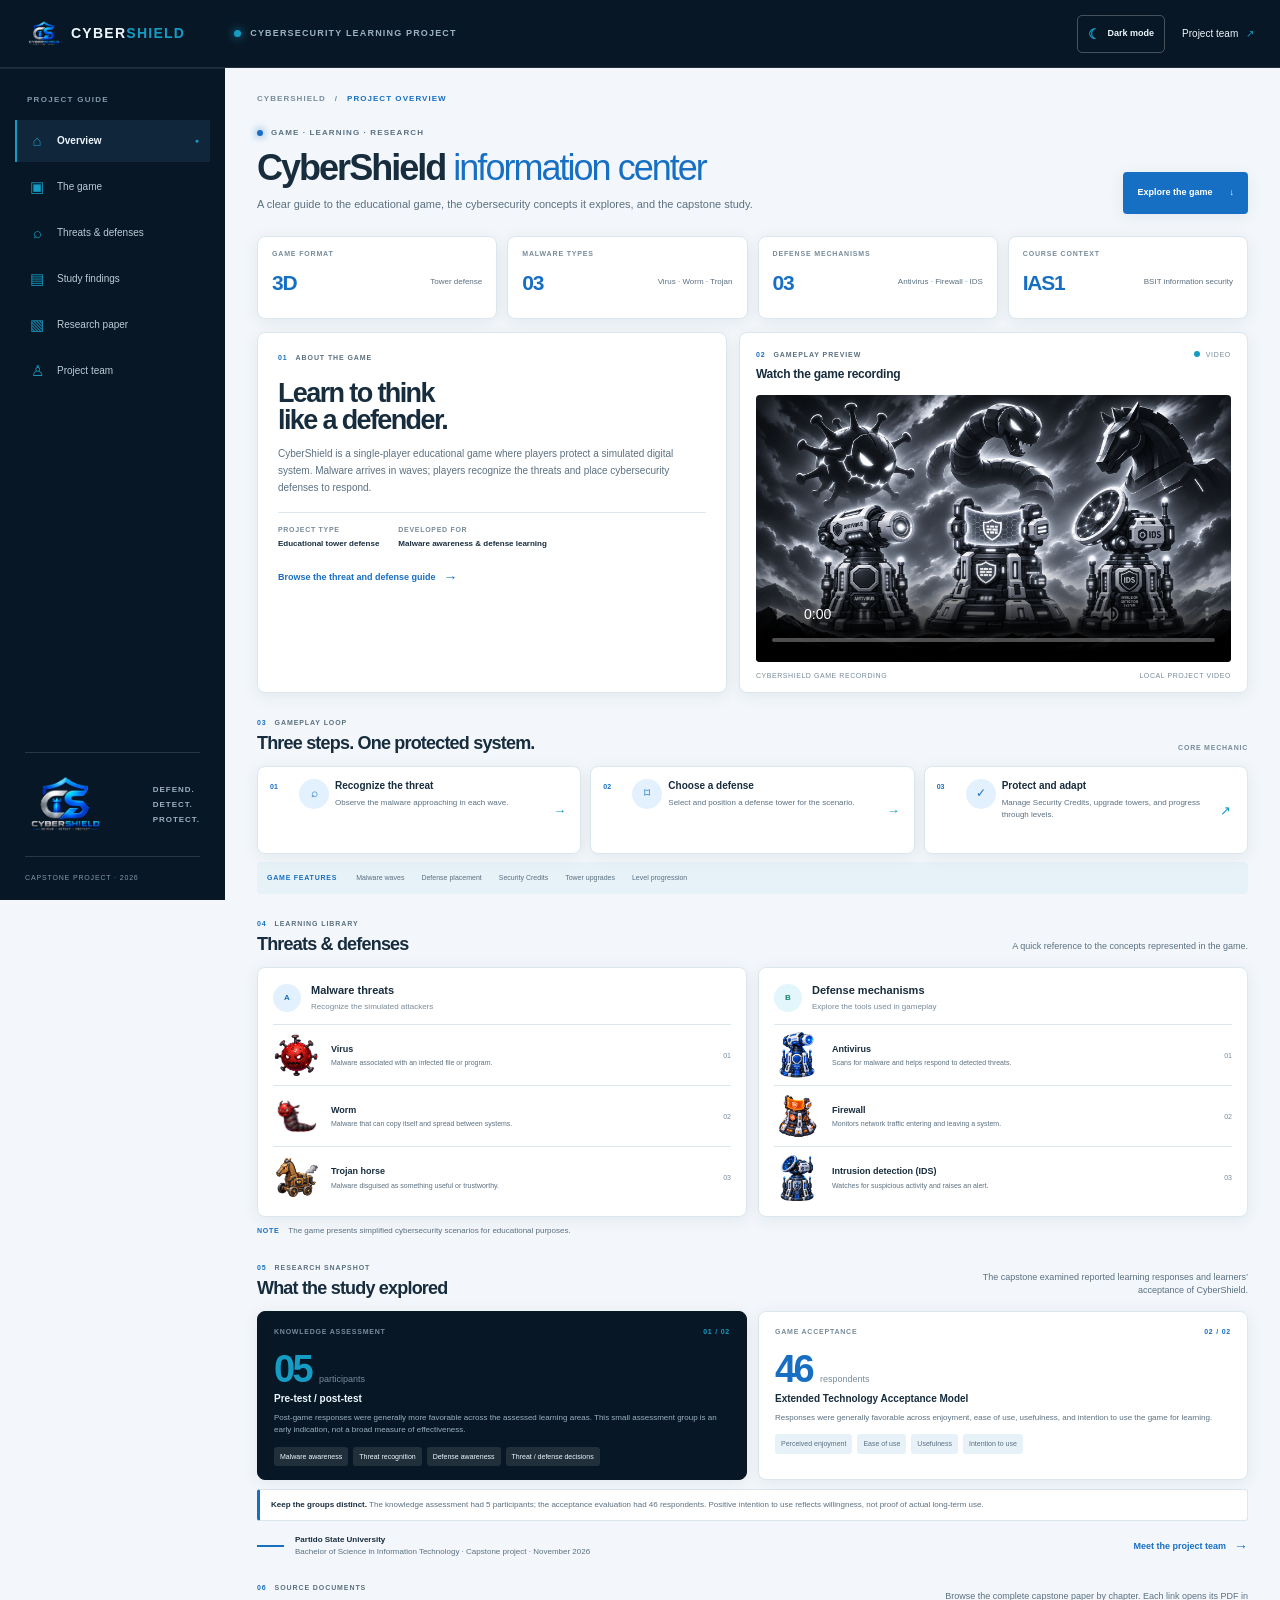
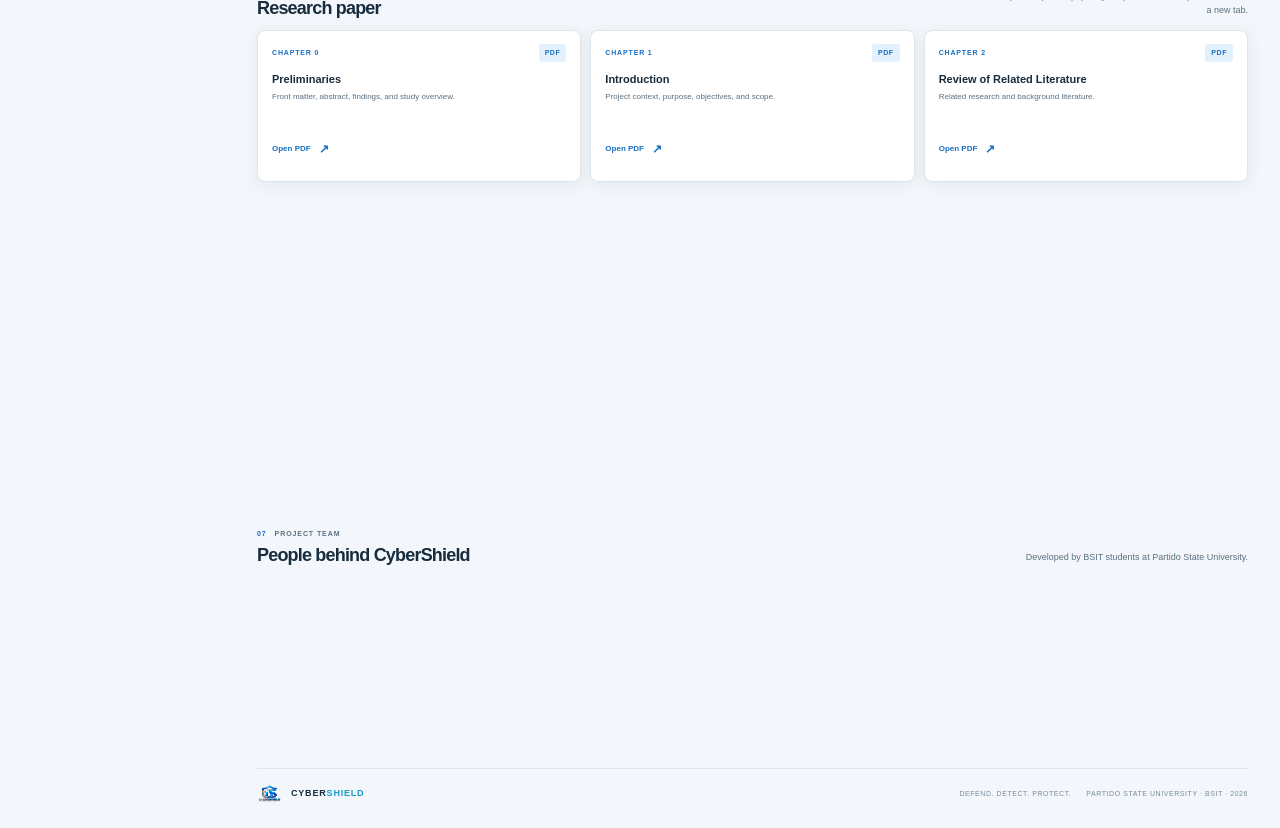
==== index.html @ 6cebdf2f "index html fix" ====
<!doctype html>
<html lang="en" data-theme="light">
<head>
  <meta charset="utf-8">
  <meta name="viewport" content="width=device-width, initial-scale=1">
  <meta name="theme-color" content="#f3f7fa">
  <meta name="description" content="Learn how CyberShield teaches malware threat recognition and cybersecurity defense through a 3D educational tower defense game. Explore the game, research findings, and project team.">
  <title>CyberShield | Cybersecurity Learning Game</title>
  <link rel="stylesheet" href="../css_folder/style.css">
  <script src="../js_folder/site.js" defer></script>
</head>
<body>
  <a class="skip-link" href="#overview">Skip to main content</a>
  <header class="topbar">
    <a class="brand" href="#overview" aria-label="CyberShield overview">
      <img src="../Images/CyberShield%20Metallic%20Emblem%20Logo%20no%20background.png" alt="" class="brand-mark">
      <span>CYBER<span>SHIELD</span></span>
    </a>
    <div class="topbar-context"><span class="context-dot"></span> CYBERSECURITY LEARNING PROJECT</div>
    <div class="topbar-actions">
      <button class="theme-toggle" id="theme-toggle" type="button" aria-label="Switch to dark mode" aria-pressed="false"><span class="theme-icon" aria-hidden="true">☾</span><span class="theme-label">Dark mode</span></button>
      <a class="topbar-link" href="#team">Project team <span aria-hidden="true">↗</span></a>
      <button class="menu-toggle" type="button" aria-expanded="false" aria-controls="side-nav" aria-label="Open section navigation"><span></span><span></span><span></span></button>
    </div>
  </header>

  <div class="app-layout">
    <aside class="sidebar" id="side-nav">
      <div class="sidebar-heading">PROJECT GUIDE</div>
      <nav class="side-nav" aria-label="Page sections">
        <a class="side-link active" href="#overview"><span class="side-icon">⌂</span><span>Overview</span><span class="side-current">●</span></a>
        <a class="side-link" href="#game"><span class="side-icon">▣</span><span>The game</span></a>
        <a class="side-link" href="#library"><span class="side-icon">⌕</span><span>Threats &amp; defenses</span></a>
        <a class="side-link" href="#study"><span class="side-icon">▤</span><span>Study findings</span></a>
        <a class="side-link" href="#research-papers"><span class="side-icon">▧</span><span>Research paper</span></a>
        <a class="side-link" href="#team"><span class="side-icon">♙</span><span>Project team</span></a>
      </nav>
      <div class="sidebar-bottom"><img src="../Images/CyberShield%20Metallic%20Emblem%20Logo%20no%20background.png" alt="" loading="lazy"><p>DEFEND.<br>DETECT.<br>PROTECT.</p></div>
      <div class="sidebar-version">CAPSTONE PROJECT <span>·</span> 2026</div>
    </aside>

    <main class="main-content" id="overview">
      <div class="content-wrap">
        <div class="breadcrumb"><span>CYBERSHIELD</span><span aria-hidden="true">/</span><strong>PROJECT OVERVIEW</strong></div>
        <div class="page-heading" data-reveal><div><p class="eyebrow"><span class="pulse"></span> GAME · LEARNING · RESEARCH</p><h1>CyberShield <span>information center</span></h1><p class="page-lead">A clear guide to the educational game, the cybersecurity concepts it explores, and the capstone study.</p></div><a class="primary-button" href="#game">Explore the game <span aria-hidden="true">↓</span></a></div>

        <section class="summary-grid" aria-label="CyberShield project facts">
          <article class="summary-item" data-reveal><span class="summary-label">GAME FORMAT</span><strong>3D</strong><span class="summary-caption">Tower defense</span></article>
          <article class="summary-item" data-reveal><span class="summary-label">MALWARE TYPES</span><strong>03</strong><span class="summary-caption">Virus · Worm · Trojan</span></article>
          <article class="summary-item" data-reveal><span class="summary-label">DEFENSE MECHANISMS</span><strong>03</strong><span class="summary-caption">Antivirus · Firewall · IDS</span></article>
          <article class="summary-item" data-reveal><span class="summary-label">COURSE CONTEXT</span><strong>IAS1</strong><span class="summary-caption">BSIT information security</span></article>
        </section>

        <section class="overview-grid" id="game" data-reveal>
          <article class="overview-copy panel">
            <div class="panel-kicker"><span>01</span> ABOUT THE GAME</div>
            <h2>Learn to think<br>like a defender.</h2>
            <p>CyberShield is a single-player educational game where players protect a simulated digital system. Malware arrives in waves; players recognize the threats and place cybersecurity defenses to respond.</p>
            <div class="overview-meta"><div><span>PROJECT TYPE</span><strong>Educational tower defense</strong></div><div><span>DEVELOPED FOR</span><strong>Malware awareness &amp; defense learning</strong></div></div>
            <a class="text-link" href="#library">Browse the threat and defense guide <span>→</span></a>
          </article>
          <article class="game-preview panel" id="gameplay">
            <div class="preview-heading"><div><span class="panel-kicker"><span>02</span> GAMEPLAY PREVIEW</span><h3>Watch the game recording</h3></div><span class="preview-label"><i></i> VIDEO</span></div>
            <video controls playsinline preload="metadata" poster="../Images/Monochrome%20Cybersecurity%20Defense%20Towers.png" aria-label="CyberShield gameplay recording">
              <source src="../video/CyberShield%20recording.mp4" type="video/mp4">
              Your browser does not support embedded video. The recording is in the project video folder.
            </video>
            <div class="preview-caption"><span>CYBERSHIELD GAME RECORDING</span><span>LOCAL PROJECT VIDEO</span></div>
          </article>
        </section>

        <section class="module-section" aria-labelledby="loop-title">
          <div class="section-title-row"><div><div class="panel-kicker"><span>03</span> GAMEPLAY LOOP</div><h2 id="loop-title">Three steps. One protected system.</h2></div><span class="section-count">CORE MECHANIC</span></div>
          <div class="loop-list">
            <article class="loop-item" data-reveal><span class="loop-number">01</span><span class="loop-symbol">⌕</span><div><h3>Recognize the threat</h3><p>Observe the malware approaching in each wave.</p></div><span class="loop-arrow">→</span></article>
            <article class="loop-item" data-reveal><span class="loop-number">02</span><span class="loop-symbol">⌑</span><div><h3>Choose a defense</h3><p>Select and position a defense tower for the scenario.</p></div><span class="loop-arrow">→</span></article>
            <article class="loop-item" data-reveal><span class="loop-number">03</span><span class="loop-symbol">✓</span><div><h3>Protect and adapt</h3><p>Manage Security Credits, upgrade towers, and progress through levels.</p></div><span class="loop-arrow">↗</span></article>
          </div>
          <div class="mechanics-row"><span>GAME FEATURES</span><span>Malware waves</span><span>Defense placement</span><span>Security Credits</span><span>Tower upgrades</span><span>Level progression</span></div>
        </section>

        <section class="library-section" id="library">
          <div class="section-title-row"><div><div class="panel-kicker"><span>04</span> LEARNING LIBRARY</div><h2>Threats &amp; defenses</h2></div><p class="section-description">A quick reference to the concepts represented in the game.</p></div>
          <div class="library-grid">
            <article class="library-panel panel" data-reveal>
              <div class="library-heading"><span class="library-badge threat-badge">A</span><div><h3>Malware threats</h3><p>Recognize the simulated attackers</p></div></div>
              <div class="concept-list">
                <div class="concept-row"><img src="../Images/Virus.png" alt="" loading="lazy"><div><h4>Virus</h4><p>Malware associated with an infected file or program.</p></div><span class="concept-index">01</span></div>
                <div class="concept-row"><img src="../Images/worm.png" alt="" loading="lazy"><div><h4>Worm</h4><p>Malware that can copy itself and spread between systems.</p></div><span class="concept-index">02</span></div>
                <div class="concept-row"><img src="../Images/trojan.png" alt="" loading="lazy"><div><h4>Trojan horse</h4><p>Malware disguised as something useful or trustworthy.</p></div><span class="concept-index">03</span></div>
              </div>
            </article>
            <article class="library-panel panel" data-reveal>
              <div class="library-heading"><span class="library-badge defense-badge">B</span><div><h3>Defense mechanisms</h3><p>Explore the tools used in gameplay</p></div></div>
              <div class="concept-list">
                <div class="concept-row"><img src="../Images/Antivirus.png" alt="" loading="lazy"><div><h4>Antivirus</h4><p>Scans for malware and helps respond to detected threats.</p></div><span class="concept-index">01</span></div>
                <div class="concept-row"><img src="../Images/Firewall.png" alt="" loading="lazy"><div><h4>Firewall</h4><p>Monitors network traffic entering and leaving a system.</p></div><span class="concept-index">02</span></div>
                <div class="concept-row"><img src="../Images/IDS.png" alt="" loading="lazy"><div><h4>Intrusion detection (IDS)</h4><p>Watches for suspicious activity and raises an alert.</p></div><span class="concept-index">03</span></div>
              </div>
            </article>
          </div>
          <p class="library-note"><span>NOTE</span> The game presents simplified cybersecurity scenarios for educational purposes.</p>
        </section>

        <section class="study-section" id="study">
          <div class="section-title-row"><div><div class="panel-kicker"><span>05</span> RESEARCH SNAPSHOT</div><h2>What the study explored</h2></div><p class="section-description">The capstone examined reported learning responses and learners’ acceptance of CyberShield.</p></div>
          <div class="study-grid">
            <article class="study-panel study-knowledge" data-reveal>
              <div class="study-panel-head"><span>KNOWLEDGE ASSESSMENT</span><span>01 / 02</span></div>
              <div class="study-stat"><strong>05</strong><span>participants</span></div>
              <h3>Pre-test / post-test</h3>
              <p>Post-game responses were generally more favorable across the assessed learning areas. This small assessment group is an early indication, not a broad measure of effectiveness.</p>
              <div class="assessment-areas"><span>Malware awareness</span><span>Threat recognition</span><span>Defense awareness</span><span>Threat / defense decisions</span></div>
            </article>
            <article class="study-panel study-acceptance" data-reveal>
              <div class="study-panel-head"><span>GAME ACCEPTANCE</span><span>02 / 02</span></div>
              <div class="study-stat"><strong>46</strong><span>respondents</span></div>
              <h3>Extended Technology Acceptance Model</h3>
              <p>Responses were generally favorable across enjoyment, ease of use, usefulness, and intention to use the game for learning.</p>
              <div class="acceptance-areas"><span>Perceived enjoyment</span><span>Ease of use</span><span>Usefulness</span><span>Intention to use</span></div>
            </article>
          </div>
          <p class="study-note"><strong>Keep the groups distinct.</strong> The knowledge assessment had 5 participants; the acceptance evaluation had 46 respondents. Positive intention to use reflects willingness, not proof of actual long-term use.</p>
          <div class="study-context"><span class="context-rule"></span><p><strong>Partido State University</strong><br>Bachelor of Science in Information Technology · Capstone project · November 2026</p><a href="#team" class="text-link">Meet the project team <span>→</span></a></div>
        </section>

        <section class="papers-section" id="research-papers" aria-labelledby="papers-title">
          <div class="section-title-row"><div><div class="panel-kicker"><span>06</span> SOURCE DOCUMENTS</div><h2 id="papers-title">Research paper</h2></div><p class="section-description">Browse the complete capstone paper by chapter. Each link opens its PDF in a new tab.</p></div>
          <div class="paper-grid">
            <article class="paper-card" data-reveal><div class="paper-card-top"><span class="paper-chapter">CHAPTER 0</span><span class="pdf-tag">PDF</span></div><h3>Preliminaries</h3><p>Front matter, abstract, findings, and study overview.</p><a class="paper-link" href="../Research%20Paper/CHAPTER%200%20PRELIMINARIES.pdf" target="_blank" rel="noopener" aria-label="Open Chapter 0 Preliminaries PDF in a new tab">Open PDF <span aria-hidden="true">↗</span></a></article>
            <article class="paper-card" data-reveal><div class="paper-card-top"><span class="paper-chapter">CHAPTER 1</span><span class="pdf-tag">PDF</span></div><h3>Introduction</h3><p>Project context, purpose, objectives, and scope.</p><a class="paper-link" href="../Research%20Paper/CHAPTER%201%20INTRODUCTION.pdf" target="_blank" rel="noopener" aria-label="Open Chapter 1 Introduction PDF in a new tab">Open PDF <span aria-hidden="true">↗</span></a></article>
            <article class="paper-card" data-reveal><div class="paper-card-top"><span class="paper-chapter">CHAPTER 2</span><span class="pdf-tag">PDF</span></div><h3>Review of Related Literature</h3><p>Related research and background literature.</p><a class="paper-link" href="../Research%20Paper/CHAPTER%202%20REVIEW%20OF%20RELATED%20LITERATURE.pdf" target="_blank" rel="noopener" aria-label="Open Chapter 2 Review of Related Literature PDF in a new tab">Open PDF <span aria-hidden="true">↗</span></a></article>
            <article class="paper-card" data-reveal><div class="paper-card-top"><span class="paper-chapter">CHAPTER 3</span><span class="pdf-tag">PDF</span></div><h3>Technical Background</h3><p>Technical concepts and system foundations.</p><a class="paper-link" href="../Research%20Paper/CHAPTER%203%20TECHNICAL%20BACKGROUND.pdf" target="_blank" rel="noopener" aria-label="Open Chapter 3 Technical Background PDF in a new tab">Open PDF <span aria-hidden="true">↗</span></a></article>
            <article class="paper-card" data-reveal><div class="paper-card-top"><span class="paper-chapter">CHAPTER 4</span><span class="pdf-tag">PDF</span></div><h3>Methodology</h3><p>Research approach, development process, and evaluation methods.</p><a class="paper-link" href="../Research%20Paper/CHAPTER-4-METHODOLOGY.pdf" target="_blank" rel="noopener" aria-label="Open Chapter 4 Methodology PDF in a new tab">Open PDF <span aria-hidden="true">↗</span></a></article>
            <article class="paper-card" data-reveal><div class="paper-card-top"><span class="paper-chapter">CHAPTER 5</span><span class="pdf-tag">PDF</span></div><h3>Results and Discussions</h3><p>System development, evaluation results, and analysis.</p><a class="paper-link" href="../Research%20Paper/CHAPTER-5-RESULTS-AND-DISCUSSIONS.pdf" target="_blank" rel="noopener" aria-label="Open Chapter 5 Results and Discussions PDF in a new tab">Open PDF <span aria-hidden="true">↗</span></a></article>
            <article class="paper-card" data-reveal><div class="paper-card-top"><span class="paper-chapter">CHAPTER 6</span><span class="pdf-tag">PDF</span></div><h3>Conclusion and Recommendation</h3><p>Study conclusions, recommendations, and future work.</p><a class="paper-link" href="../Research%20Paper/CHAPTER%206%20CONCLUSION%20AND%20RECOMMENDATION.pdf" target="_blank" rel="noopener" aria-label="Open Chapter 6 Conclusion and Recommendation PDF in a new tab">Open PDF <span aria-hidden="true">↗</span></a></article>
          </div>
        </section>

        <section class="team-section" id="team">
          <div class="section-title-row"><div><div class="panel-kicker"><span>07</span> PROJECT TEAM</div><h2>People behind CyberShield</h2></div><p class="section-description">Developed by BSIT students at Partido State University.</p></div>
          <div class="team-grid">
            <article class="person" data-reveal><img src="../Images/Researcher%20-%20Michelle%20B.%20Abalos.png" alt="Portrait of Michelle B. Abalos" loading="lazy"><div><span>01</span><h3>Michelle B. Abalos</h3></div></article>
            <article class="person" data-reveal><img src="../Images/Researcher%20-%20Janine%20Bobis.png" alt="Portrait of Janine Bobis" loading="lazy"><div><span>02</span><h3>Janine Bobis</h3></div></article>
            <article class="person" data-reveal><img src="../Images/Researcher%20-%20Ernesto%20P.%20Casasis%20Jr..png" alt="Portrait of Ernesto P. Casasis Jr." loading="lazy"><div><span>03</span><h3>Ernesto P. Casasis Jr.</h3></div></article>
            <article class="person" data-reveal><img src="../Images/Researcher%20-%20John%20Denver%20P.%20Garcia.png" alt="Portrait of John Denver P. Garcia" loading="lazy"><div><span>04</span><h3>John Denver P. Garcia</h3></div></article>
          </div>
        </section>

        <footer class="page-footer"><a class="footer-brand" href="#overview"><img src="../Images/CyberShield%20Metallic%20Emblem%20Logo%20no%20background.png" alt="" loading="lazy"><span>CYBER<span>SHIELD</span></span></a><span>DEFEND. DETECT. PROTECT.</span><span>PARTIDO STATE UNIVERSITY · BSIT · 2026</span></footer>
      </div>
    </main>
  </div>
</body>
</html>
---- css_folder/style.css ----
:root {
  color-scheme: light;
  --cs-page: #f3f7fb;
  --cs-surface: #ffffff;
  --cs-surface-raised: #e7f1f8;
  --cs-surface-soft: #edf5fa;
  --cs-text: #172c3d;
  --cs-text-muted: #5b7080;
  --cs-text-subtle: #778b9a;
  --cs-border: #dbe6ed;
  --cs-brand: #176fc3;
  --cs-brand-hover: #115b9f;
  --cs-brand-soft: #e2f1fd;
  --cs-on-brand: #ffffff;
  --cs-accent: #159cc4;
  --cs-accent-soft: #e2f6fb;
  --cs-success: #168467;
  --cs-shell: #081725;
  --cs-shell-raised: #10263a;
  --cs-shell-text: #edf7fd;
  --cs-shell-muted: #9cb1c0;
  --cs-focus: #e7a33d;
  --cs-shadow: 0 3px 16px rgba(15, 48, 72, .08);
  --cs-radius: 8px;
  --cs-font: "DM Sans", "Segoe UI", Arial, sans-serif;
  --motion-fast: 180ms cubic-bezier(.2, .7, .25, 1);
  --motion-reveal: 560ms cubic-bezier(.2, .7, .25, 1);
}

[data-theme="dark"] {
  color-scheme: dark;
  --cs-page: #07121f;
  --cs-surface: #0d1f2f;
  --cs-surface-raised: #132a3d;
  --cs-surface-soft: #112538;
  --cs-text: #eef6fb;
  --cs-text-muted: #b3c4cf;
  --cs-text-subtle: #91a7b6;
  --cs-border: #294257;
  --cs-brand: #60b5ff;
  --cs-brand-hover: #87c9ff;
  --cs-brand-soft: #123652;
  --cs-on-brand: #061827;
  --cs-accent: #55d2f0;
  --cs-accent-soft: #123848;
  --cs-success: #70dcb5;
  --cs-shell: #040c14;
  --cs-shell-raised: #0a1722;
  --cs-shell-text: #f0f8fd;
  --cs-shell-muted: #9eb4c1;
  --cs-focus: #ffc66c;
  --cs-shadow: 0 4px 18px rgba(0, 0, 0, .24);
}

* { box-sizing: border-box; }
html { scroll-behavior: smooth; scroll-padding-top: 78px; }
body { margin: 0; background: var(--cs-page); color: var(--cs-text); font-family: var(--cs-font); font-size: 14px; line-height: 1.6; -webkit-font-smoothing: antialiased; transition: background-color .2s, color .2s; }
a { color: inherit; text-decoration: none; }
img, video { display: block; max-width: 100%; }
button { font: inherit; }
:focus-visible { outline: 3px solid var(--cs-focus); outline-offset: 3px; }

.skip-link { position: fixed; top: 8px; left: 8px; z-index: 50; padding: 10px 14px; transform: translateY(-160%); background: var(--cs-surface); color: var(--cs-text); border: 2px solid var(--cs-brand); border-radius: 4px; }
.skip-link:focus { transform: translateY(0); }
.topbar { height: 68px; background: var(--cs-shell); color: var(--cs-shell-text); display: flex; align-items: center; padding: 0 26px; gap: 27px; border-bottom: 1px solid rgba(255,255,255,.1); position: sticky; top: 0; z-index: 20; }
.brand, .footer-brand { display: flex; align-items: center; gap: 9px; font-size: 14px; font-weight: 800; letter-spacing: .09em; white-space: nowrap; }
.brand-mark { width: 36px; height: 36px; object-fit: contain; }
.brand > span > span, .footer-brand > span > span { color: var(--cs-accent); }
.topbar-context { display: flex; align-items: center; gap: 9px; margin-left: 22px; color: var(--cs-shell-muted); font-size: 9px; font-weight: 700; letter-spacing: .13em; }
.context-dot { width: 7px; height: 7px; border-radius: 50%; background: var(--cs-accent); box-shadow: 0 0 10px var(--cs-accent); }
.topbar-actions { margin-left: auto; display: flex; align-items: center; gap: 17px; }
.topbar-link { color: var(--cs-shell-text); font-size: 10px; }
.topbar-link span { color: var(--cs-accent); margin-left: 5px; }
.theme-toggle { min-height: 38px; display: inline-flex; align-items: center; justify-content: center; gap: 7px; padding: 0 10px; border: 1px solid rgba(255,255,255,.25); border-radius: 5px; background: transparent; color: var(--cs-shell-text); font-size: 9px; font-weight: 700; cursor: pointer; transition: background-color .18s, border-color .18s; }
.theme-toggle:hover { background: var(--cs-shell-raised); border-color: var(--cs-accent); }
.theme-icon { color: var(--cs-accent); font-size: 14px; line-height: 1; }
.theme-toggle:active { transform: translateY(1px); }
.theme-toggle:disabled { opacity: .55; cursor: not-allowed; }
.menu-toggle { display: none; }

.app-layout { min-height: calc(100vh - 68px); }
.sidebar { position: fixed; z-index: 15; left: 0; top: 68px; bottom: 0; width: 225px; background: var(--cs-shell); color: var(--cs-shell-text); border-top: 1px solid rgba(255,255,255,.07); display: flex; flex-direction: column; padding: 25px 15px 17px; }
.sidebar-heading { padding: 0 12px 13px; color: #8299a9; font-size: 8px; font-weight: 700; letter-spacing: .16em; }
.side-nav { display: grid; gap: 4px; }
.side-link { min-height: 42px; display: flex; align-items: center; gap: 11px; padding: 0 11px; border-left: 2px solid transparent; color: #bdcbd5; font-size: 10px; transition: background-color .18s, color .18s; }
.side-link:hover { background: var(--cs-shell-raised); color: var(--cs-shell-text); }
.side-link.active { border-left-color: var(--cs-accent); background: var(--cs-shell-raised); color: var(--cs-shell-text); font-weight: 700; }
.side-icon { width: 18px; text-align: center; color: var(--cs-accent); font-size: 15px; }
.side-current { display: none; margin-left: auto; color: var(--cs-accent); font-size: 7px; }
.side-link.active .side-current { display: block; }
.sidebar-bottom { margin: auto 10px 15px; min-height: 105px; border-top: 1px solid rgba(255,255,255,.14); border-bottom: 1px solid rgba(255,255,255,.14); display: flex; align-items: center; justify-content: space-between; padding: 9px 0; }
.sidebar-bottom img { width: 81px; height: 81px; object-fit: contain; }
.sidebar-bottom p { font-size: 8px; font-weight: 700; letter-spacing: .12em; line-height: 1.9; color: var(--cs-shell-muted); margin: 0; }
.sidebar-version { padding: 0 10px; color: #8299a9; font-size: 7px; letter-spacing: .12em; }
.sidebar-version span { color: var(--cs-accent); }
.main-content { margin-left: 225px; min-width: 0; }
.content-wrap { width: min(100%, 1160px); padding: 25px 32px 19px; margin: 0 auto; }
.breadcrumb { display: flex; gap: 9px; align-items: center; color: var(--cs-text-subtle); font-size: 8px; font-weight: 700; letter-spacing: .13em; }
.breadcrumb strong { color: var(--cs-brand); }
.page-heading { display: flex; align-items: end; justify-content: space-between; gap: 20px; margin: 21px 0 22px; }
.eyebrow { margin: 0 0 8px; display: flex; align-items: center; gap: 8px; color: var(--cs-text-muted); font-size: 8px; font-weight: 700; letter-spacing: .14em; }
.pulse { width: 6px; height: 6px; border-radius: 50%; background: var(--cs-brand); box-shadow: 0 0 9px var(--cs-brand); }
.page-heading h1 { font-size: clamp(26px, 3vw, 36px); letter-spacing: -.055em; line-height: 1.12; margin: 0; color: var(--cs-text); }
.page-heading h1 span { color: var(--cs-brand); font-weight: 500; }
.page-lead { font-size: 11px; color: var(--cs-text-muted); margin: 8px 0 0; }
.primary-button { min-height: 42px; display: inline-flex; align-items: center; gap: 17px; padding: 0 14px; background: var(--cs-brand); color: var(--cs-on-brand); font-size: 9px; font-weight: 700; border-radius: 4px; box-shadow: var(--cs-shadow); white-space: nowrap; transition: background-color .18s, transform .18s; }
.primary-button:hover { background: var(--cs-brand-hover); transform: translateY(-1px); }
.primary-button:active { transform: translateY(1px); }
.summary-grid { display: grid; grid-template-columns: repeat(4, minmax(0, 1fr)); gap: 10px; }
.summary-item { background: var(--cs-surface); border: 1px solid var(--cs-border); border-radius: var(--cs-radius); min-height: 83px; padding: 11px 14px; box-shadow: var(--cs-shadow); display: grid; grid-template-columns: 1fr auto; grid-template-rows: auto 1fr auto; align-items: center; }
.summary-label { grid-column: 1 / -1; color: var(--cs-text-subtle); font-size: 7px; font-weight: 700; letter-spacing: .12em; }
.summary-item strong { font-size: 21px; line-height: 1.1; letter-spacing: -.06em; color: var(--cs-brand); }
.summary-caption { justify-self: end; color: var(--cs-text-muted); font-size: 8px; text-align: right; }
.overview-grid { display: grid; grid-template-columns: .96fr 1.04fr; gap: 12px; margin-top: 13px; }
.panel { background: var(--cs-surface); border: 1px solid var(--cs-border); border-radius: var(--cs-radius); box-shadow: var(--cs-shadow); }
.overview-copy { padding: 19px 20px 17px; min-height: 254px; }
.panel-kicker { color: var(--cs-text-muted); font-size: 7px; font-weight: 700; letter-spacing: .13em; display: flex; align-items: center; gap: 8px; }
.panel-kicker > span { color: var(--cs-brand); }
.overview-copy h2 { font-size: 27px; line-height: 1; letter-spacing: -.06em; margin: 17px 0 11px; }
.overview-copy > p { font-size: 10px; line-height: 1.7; color: var(--cs-text-muted); margin: 0; max-width: 490px; }
.overview-meta { display: flex; gap: 19px; margin: 16px 0 13px; border-top: 1px solid var(--cs-border); padding-top: 11px; }
.overview-meta div { display: grid; gap: 3px; }
.overview-meta span { font-size: 7px; color: var(--cs-text-subtle); letter-spacing: .1em; font-weight: 700; }
.overview-meta strong { font-size: 8px; color: var(--cs-text); }
.text-link { color: var(--cs-brand); font-size: 9px; font-weight: 700; display: inline-flex; align-items: center; gap: 8px; }
.text-link:hover { color: var(--cs-brand-hover); text-decoration: underline; text-underline-offset: 3px; }
.text-link span { font-size: 14px; }
.game-preview { padding: 16px 16px 11px; min-width: 0; }
.preview-heading { display: flex; justify-content: space-between; align-items: start; margin-bottom: 11px; }
.preview-heading h3 { font-size: 12px; margin: 5px 0 0; letter-spacing: -.02em; }
.preview-label { font-size: 7px; color: var(--cs-text-subtle); letter-spacing: .1em; display: flex; align-items: center; gap: 6px; }
.preview-label i { width: 6px; height: 6px; background: var(--cs-accent); border-radius: 50%; }
.game-preview video { width: 100%; aspect-ratio: 16 / 9; object-fit: cover; background: var(--cs-shell); border-radius: 4px; }
.preview-caption { display: flex; justify-content: space-between; gap: 10px; margin-top: 8px; color: var(--cs-text-subtle); font-size: 7px; letter-spacing: .08em; }
.module-section, .library-section, .study-section, .team-section { margin-top: 24px; }
.section-title-row { display: flex; align-items: end; justify-content: space-between; gap: 15px; margin-bottom: 11px; }
.section-title-row h2 { font-size: 18px; letter-spacing: -.045em; line-height: 1.2; margin: 5px 0 0; }
.section-count { font-size: 7px; font-weight: 700; color: var(--cs-text-subtle); letter-spacing: .11em; padding-bottom: 2px; }
.loop-list { display: grid; grid-template-columns: repeat(3, minmax(0, 1fr)); gap: 9px; }
.loop-item { background: var(--cs-surface); border: 1px solid var(--cs-border); border-radius: var(--cs-radius); min-height: 88px; padding: 12px 12px 10px; display: grid; grid-template-columns: 21px 28px 1fr 15px; align-items: start; gap: 8px; box-shadow: var(--cs-shadow); }
.loop-number { font-size: 7px; font-weight: 700; color: var(--cs-brand); padding-top: 2px; }
.loop-symbol { height: 30px; width: 30px; display: grid; place-items: center; background: var(--cs-brand-soft); border-radius: 50%; color: var(--cs-brand); font-size: 12px; }
.loop-item h3 { font-size: 10px; line-height: 1.35; margin: 0 0 4px; }
.loop-item p { font-size: 8px; line-height: 1.5; color: var(--cs-text-muted); margin: 0; }
.loop-arrow { color: var(--cs-accent); font-size: 13px; align-self: center; }
.mechanics-row { margin-top: 8px; min-height: 32px; padding: 7px 10px; display: flex; align-items: center; gap: 17px; background: var(--cs-surface-raised); border-radius: 4px; color: var(--cs-text-muted); font-size: 7px; flex-wrap: wrap; }
.mechanics-row > span:first-child { color: var(--cs-brand); font-weight: 700; letter-spacing: .11em; margin-right: 2px; }
.section-description { max-width: 310px; text-align: right; color: var(--cs-text-muted); font-size: 9px; line-height: 1.5; margin: 0 0 2px; }
.library-grid { display: grid; grid-template-columns: 1fr 1fr; gap: 11px; }
.library-panel { padding: 14px 15px 8px; }
.library-heading { display: flex; align-items: center; gap: 10px; padding-bottom: 10px; border-bottom: 1px solid var(--cs-border); }
.library-badge { width: 28px; height: 28px; display: grid; place-items: center; border-radius: 50%; font-size: 8px; font-weight: 700; }
.threat-badge { background: var(--cs-brand-soft); color: var(--cs-brand); }
.defense-badge { background: var(--cs-accent-soft); color: var(--cs-success); }
.library-heading h3 { font-size: 11px; margin: 0 0 2px; }
.library-heading p { color: var(--cs-text-subtle); font-size: 8px; margin: 0; }
.concept-row { display: grid; grid-template-columns: 49px 1fr 19px; align-items: center; gap: 9px; min-height: 61px; border-bottom: 1px solid var(--cs-border); }
.concept-row:last-child { border-bottom: 0; }
.concept-row img { width: 46px; height: 46px; object-fit: contain; }
.concept-row h4 { font-size: 9px; margin: 0 0 2px; }
.concept-row p { font-size: 7px; line-height: 1.45; color: var(--cs-text-muted); margin: 0; }
.concept-index { font-size: 7px; color: var(--cs-text-subtle); text-align: right; }
.library-note { color: var(--cs-text-muted); font-size: 8px; margin: 8px 0 0; }
.library-note span { color: var(--cs-brand); font-size: 7px; font-weight: 700; letter-spacing: .1em; margin-right: 7px; }
.study-grid { display: grid; grid-template-columns: 1fr 1fr; gap: 11px; }
.study-panel { padding: 14px 16px 13px; border-radius: var(--cs-radius); box-shadow: var(--cs-shadow); min-width: 0; }
.study-knowledge { background: var(--cs-shell); color: var(--cs-shell-text); border: 1px solid var(--cs-shell); }
.study-acceptance { background: var(--cs-surface); color: var(--cs-text); border: 1px solid var(--cs-border); }
.study-panel-head { display: flex; justify-content: space-between; gap: 8px; font-size: 7px; font-weight: 700; letter-spacing: .11em; color: var(--cs-text-subtle); }
.study-panel-head span:last-child { color: var(--cs-accent); }
.study-acceptance .study-panel-head span:last-child { color: var(--cs-brand); }
.study-stat { display: flex; align-items: baseline; gap: 8px; margin-top: 13px; }
.study-stat strong { font-size: 38px; line-height: 1; letter-spacing: -.07em; color: var(--cs-accent); }
.study-acceptance .study-stat strong { color: var(--cs-brand); }
.study-stat span { font-size: 9px; color: var(--cs-text-subtle); }
.study-panel h3 { font-size: 10px; margin: 3px 0 5px; }
.study-panel > p { font-size: 8px; line-height: 1.55; color: var(--cs-shell-muted); margin: 0; max-width: 540px; }
.study-acceptance > p { color: var(--cs-text-muted); }
.assessment-areas, .acceptance-areas { display: flex; flex-wrap: wrap; gap: 5px; margin-top: 10px; }
.assessment-areas span { font-size: 7px; color: var(--cs-shell-text); background: rgba(255,255,255,.1); padding: 4px 6px; border-radius: 3px; }
.acceptance-areas span { font-size: 7px; color: var(--cs-text-muted); background: var(--cs-surface-raised); padding: 4px 6px; border-radius: 3px; }
.study-note { margin: 9px 0 0; padding: 9px 11px; background: var(--cs-surface); border: 1px solid var(--cs-border); border-left: 3px solid var(--cs-brand); border-radius: 3px; color: var(--cs-text-muted); font-size: 8px; line-height: 1.55; }
.study-note strong { color: var(--cs-text); }
.study-context { margin-top: 13px; display: flex; align-items: center; gap: 11px; }
.context-rule { width: 27px; height: 2px; background: var(--cs-brand); flex: none; }
.study-context p { font-size: 8px; line-height: 1.45; color: var(--cs-text-muted); margin: 0; }
.study-context p strong { color: var(--cs-text); }
.study-context .text-link { margin-left: auto; white-space: nowrap; }
.papers-section { margin-top: 24px; }
.paper-grid { display: grid; grid-template-columns: repeat(3, minmax(0, 1fr)); gap: 9px; }
.paper-card { min-width: 0; min-height: 152px; padding: 13px 14px 12px; display: flex; flex-direction: column; align-items: flex-start; background: var(--cs-surface); border: 1px solid var(--cs-border); border-radius: var(--cs-radius); box-shadow: var(--cs-shadow); transition: transform var(--motion-fast), box-shadow var(--motion-fast), border-color var(--motion-fast), background-color var(--motion-fast); }
.paper-card-top { width: 100%; display: flex; align-items: center; justify-content: space-between; gap: 8px; }
.paper-chapter { color: var(--cs-brand); font-size: 7px; font-weight: 700; letter-spacing: .12em; }
.pdf-tag { padding: 3px 6px; border-radius: 3px; background: var(--cs-brand-soft); color: var(--cs-brand); font-size: 7px; font-weight: 700; letter-spacing: .08em; }
.paper-card h3 { margin: 10px 0 5px; font-size: 11px; line-height: 1.35; }
.paper-card p { margin: 0 0 11px; color: var(--cs-text-muted); font-size: 8px; line-height: 1.55; }
.paper-link { margin-top: auto; min-height: 40px; display: inline-flex; align-items: center; gap: 8px; color: var(--cs-brand); font-size: 8px; font-weight: 700; }
.paper-link:hover { color: var(--cs-brand-hover); text-decoration: underline; text-underline-offset: 3px; }
.paper-link span { font-size: 12px; }
.team-grid { display: grid; grid-template-columns: repeat(4, minmax(0, 1fr)); gap: 9px; }
.person { background: var(--cs-surface); border: 1px solid var(--cs-border); border-radius: var(--cs-radius); overflow: hidden; box-shadow: var(--cs-shadow); }
.person img { width: 100%; height: 124px; object-fit: cover; object-position: top center; background: var(--cs-surface-raised); }
.person > div { display: grid; grid-template-columns: 18px 1fr; align-items: start; gap: 5px; padding: 8px 9px; min-height: 40px; }
.person > div > span { font-size: 7px; color: var(--cs-brand); font-weight: 700; padding-top: 1px; }
.person h3 { font-size: 8px; line-height: 1.4; margin: 0; }
.page-footer { margin-top: 25px; padding: 12px 0 3px; border-top: 1px solid var(--cs-border); display: flex; align-items: center; gap: 15px; color: var(--cs-text-subtle); font-size: 7px; letter-spacing: .08em; }
.footer-brand { font-size: 9px; color: var(--cs-text); margin-right: auto; }
.footer-brand img { width: 25px; height: 25px; object-fit: contain; }

@media (min-width: 1500px) { .content-wrap { padding-left: 46px; padding-right: 46px; } }
@media (max-width: 1050px) {
  .sidebar { width: 195px; }
  .main-content { margin-left: 195px; }
  .content-wrap { padding: 22px 22px 17px; }
  .topbar { padding: 0 20px; }
  .topbar-context { margin-left: 4px; }
  .overview-grid { grid-template-columns: 1fr; }
  .overview-copy { min-height: 0; }
  .game-preview video { max-height: 320px; }
  .loop-item { grid-template-columns: 18px 25px 1fr 10px; padding: 10px 8px; gap: 6px; }
  .loop-item p { font-size: 7px; }
  .person img { height: 108px; }
}
@media (max-width: 720px) {
  html { scroll-padding-top: 67px; }
  .topbar { height: 62px; padding: 0 14px; gap: 12px; }
  .brand { font-size: 12px; }
  .brand-mark { width: 31px; height: 31px; }
  .topbar-context { font-size: 7px; margin-left: 5px; }
  .topbar-actions { gap: 8px; }
  .topbar-link { font-size: 8px; }
  .theme-toggle { min-height: 44px; min-width: 44px; padding: 0 8px; }
  .theme-label { display: none; }
  .theme-icon { font-size: 17px; }
  .menu-toggle { display: flex; width: 44px; height: 44px; align-items: center; justify-content: center; flex-direction: column; gap: 4px; border: 0; border-radius: 4px; background: transparent; cursor: pointer; }
  .menu-toggle:hover { background: var(--cs-shell-raised); }
  .menu-toggle span { height: 2px; width: 18px; background: var(--cs-shell-text); }
  .sidebar { display: none; position: fixed; top: 62px; bottom: auto; left: 0; right: 0; width: auto; padding: 14px 14px 16px; box-shadow: 0 12px 25px rgba(0,0,0,.34); }
  .sidebar.is-open { display: flex; }
  .sidebar-heading { padding-bottom: 7px; }
  .side-nav { grid-template-columns: 1fr 1fr; gap: 3px; }
  .side-link { min-height: 44px; font-size: 9px; }
  .sidebar-bottom, .sidebar-version { display: none; }
  .main-content { margin-left: 0; }
  .content-wrap { padding: 18px 14px 14px; }
  .page-heading { align-items: start; flex-direction: column; margin: 15px 0 17px; gap: 12px; }
  .page-heading h1 { font-size: 29px; }
  .page-lead { font-size: 10px; }
  .primary-button { min-height: 44px; }
  .summary-grid { grid-template-columns: 1fr 1fr; gap: 7px; }
  .summary-item { min-height: 71px; padding: 9px 10px; }
  .summary-caption { font-size: 7px; }
  .overview-grid { margin-top: 9px; gap: 8px; }
  .overview-copy { padding: 15px; }
  .overview-copy h2 { font-size: 25px; }
  .overview-meta { gap: 12px; }
  .overview-meta strong { font-size: 7px; }
  .game-preview { padding: 12px; }
  .preview-heading h3 { font-size: 11px; }
  .module-section, .library-section, .study-section, .team-section { margin-top: 20px; }
  .section-title-row { align-items: start; }
  .section-title-row h2 { font-size: 16px; }
  .section-count { font-size: 6px; white-space: nowrap; }
  .loop-list { grid-template-columns: 1fr; gap: 6px; }
  .loop-item { min-height: 67px; grid-template-columns: 21px 29px 1fr 15px; align-items: center; padding: 9px; gap: 8px; }
  .loop-item p { font-size: 8px; }
  .loop-item h3 { font-size: 9px; }
  .mechanics-row { gap: 7px 12px; font-size: 6px; }
  .library-grid, .study-grid { grid-template-columns: 1fr; gap: 8px; }
  .paper-grid { grid-template-columns: 1fr 1fr; }
  .section-description { font-size: 8px; max-width: 145px; }
  .library-panel { padding: 12px; }
  .concept-row { min-height: 59px; }
  .study-panel { padding: 12px; }
  .study-panel > p { font-size: 8px; }
  .study-context { gap: 8px; }
  .study-context .text-link { margin-left: 35px; }
  .team-grid { grid-template-columns: 1fr 1fr; gap: 7px; }
  .person img { height: 145px; }
  .person h3 { font-size: 8px; }
  .page-footer { display: grid; grid-template-columns: 1fr auto; row-gap: 8px; }
  .footer-brand { grid-column: 1; grid-row: 1; }
  .page-footer > span:nth-child(2) { grid-column: 2; grid-row: 1; text-align: right; }
  .page-footer > span:last-child { grid-column: 1 / -1; text-align: left; }
}
@media (max-width: 390px) {
  .topbar-context { display: none; }
  .topbar-link { margin-left: auto; }
  .content-wrap { padding-left: 11px; padding-right: 11px; }
  .summary-caption { font-size: 6px; }
  .section-description { max-width: 126px; }
  .study-context { align-items: start; }
  .study-context p { min-width: 160px; }
  .study-context .text-link { margin-left: 35px; }
  .person img { height: 126px; }
}
@media (max-width: 420px) {
  .paper-grid { grid-template-columns: 1fr; }
}
@media (prefers-reduced-motion: reduce) {
  html { scroll-behavior: auto; }
  *, *::before, *::after { transition-duration: .01ms !important; animation-duration: .01ms !important; animation-iteration-count: 1 !important; }
}

/* Quiet entrance and hover motion, enabled only when JavaScript and motion settings allow it. */
.motion-ready [data-reveal] {
  opacity: 0;
  transform: translateY(14px);
  transition: opacity var(--motion-reveal), transform var(--motion-reveal);
  transition-delay: var(--reveal-delay, 0ms);
}
.motion-ready [data-reveal].is-visible { opacity: 1; transform: translateY(0); }
.summary-item, .loop-item, .library-panel, .study-panel, .paper-card, .person {
  transition: transform var(--motion-fast), box-shadow var(--motion-fast), border-color var(--motion-fast), background-color var(--motion-fast), color var(--motion-fast);
}
@media (hover: hover) and (prefers-reduced-motion: no-preference) {
  .summary-item:hover, .loop-item:hover, .library-panel:hover, .study-panel:hover, .paper-card:hover, .person:hover {
    transform: translateY(-3px);
    box-shadow: 0 9px 24px rgba(14, 53, 82, .13);
  }
  .person img { transition: transform 400ms cubic-bezier(.2, .7, .25, 1); }
  .person:hover img { transform: scale(1.025); }
}
@media (prefers-reduced-motion: no-preference) {
  .pulse { animation: signal-pulse 2.4s ease-in-out infinite; }
  .context-dot { animation: signal-pulse 2.8s ease-in-out infinite; }
  .page-heading h1 { animation: title-arrive 520ms cubic-bezier(.2, .7, .25, 1) both; }
}
@keyframes signal-pulse {
  0%, 100% { opacity: .65; box-shadow: 0 0 0 0 transparent; }
  50% { opacity: 1; box-shadow: 0 0 0 5px rgba(56, 202, 255, .12); }
}
@keyframes title-arrive {
  from { opacity: 0; transform: translateY(9px); }
  to { opacity: 1; transform: translateY(0); }
}
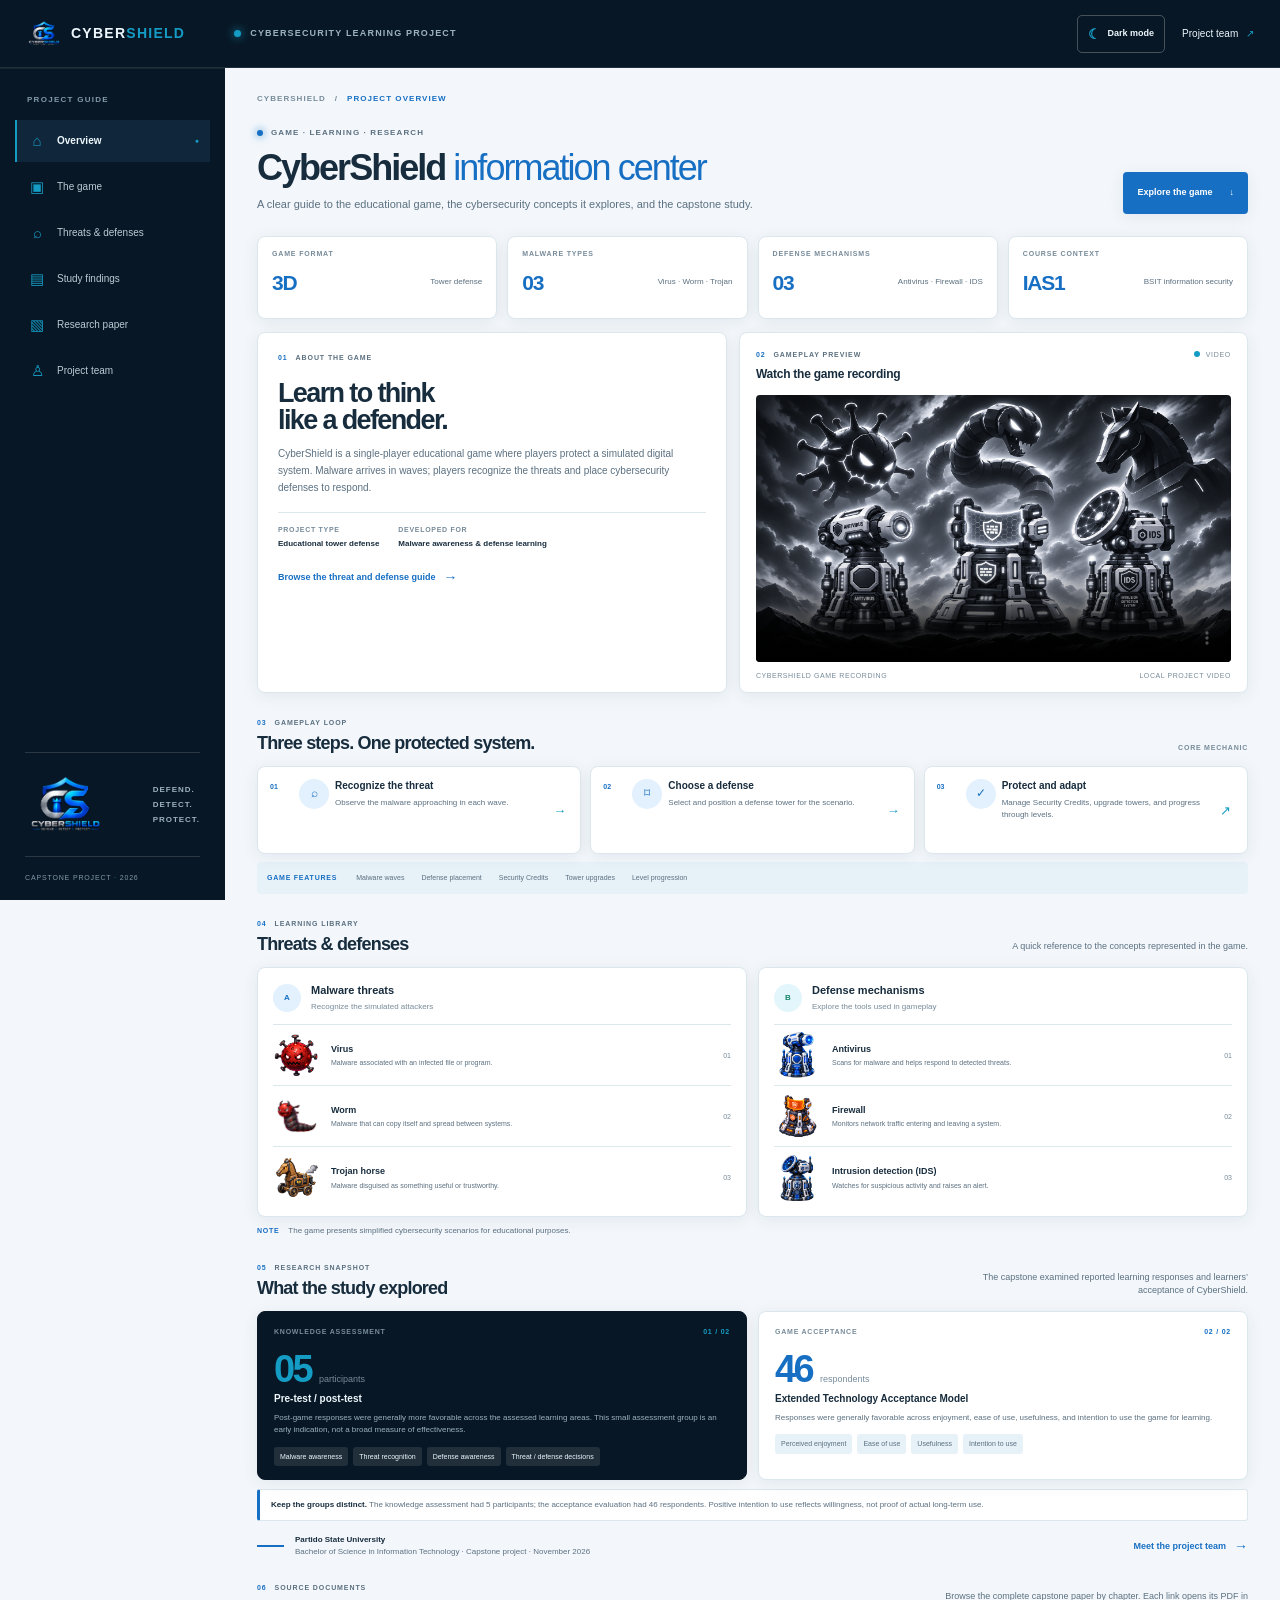
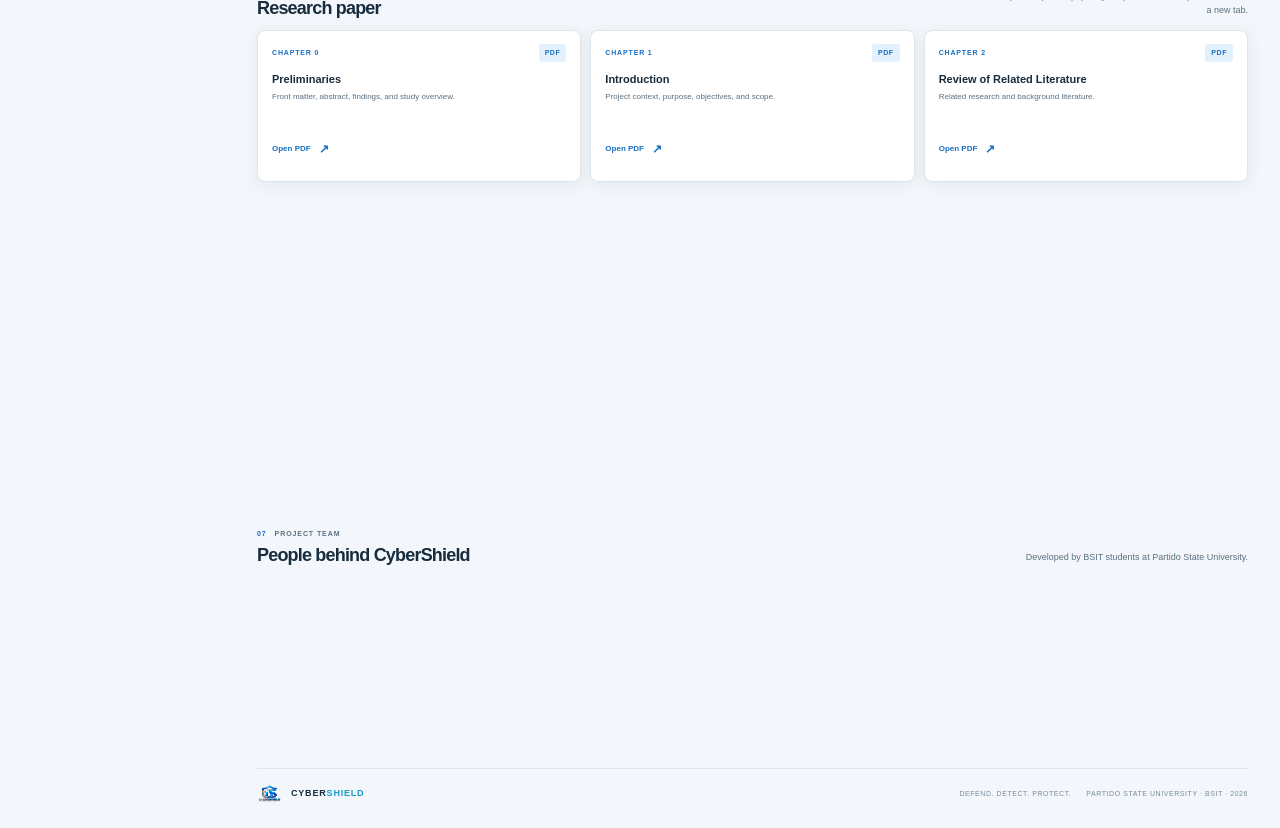
==== commit 4d4c4d19: "Index file path changes" ====
--- a/index.html
+++ b/index.html
@@ -6,8 +6,8 @@
   <meta name="theme-color" content="#f3f7fa">
   <meta name="description" content="Learn how CyberShield teaches malware threat recognition and cybersecurity defense through a 3D educational tower defense game. Explore the game, research findings, and project team.">
   <title>CyberShield | Cybersecurity Learning Game</title>
-  <link rel="stylesheet" href="../css_folder/style.css">
-  <script src="../js_folder/site.js" defer></script>
+  <link rel="stylesheet" href="/css_folder/style.css">
+  <script src="/js_folder/site.js" defer></script>
 </head>
 <body>
   <a class="skip-link" href="#overview">Skip to main content</a>
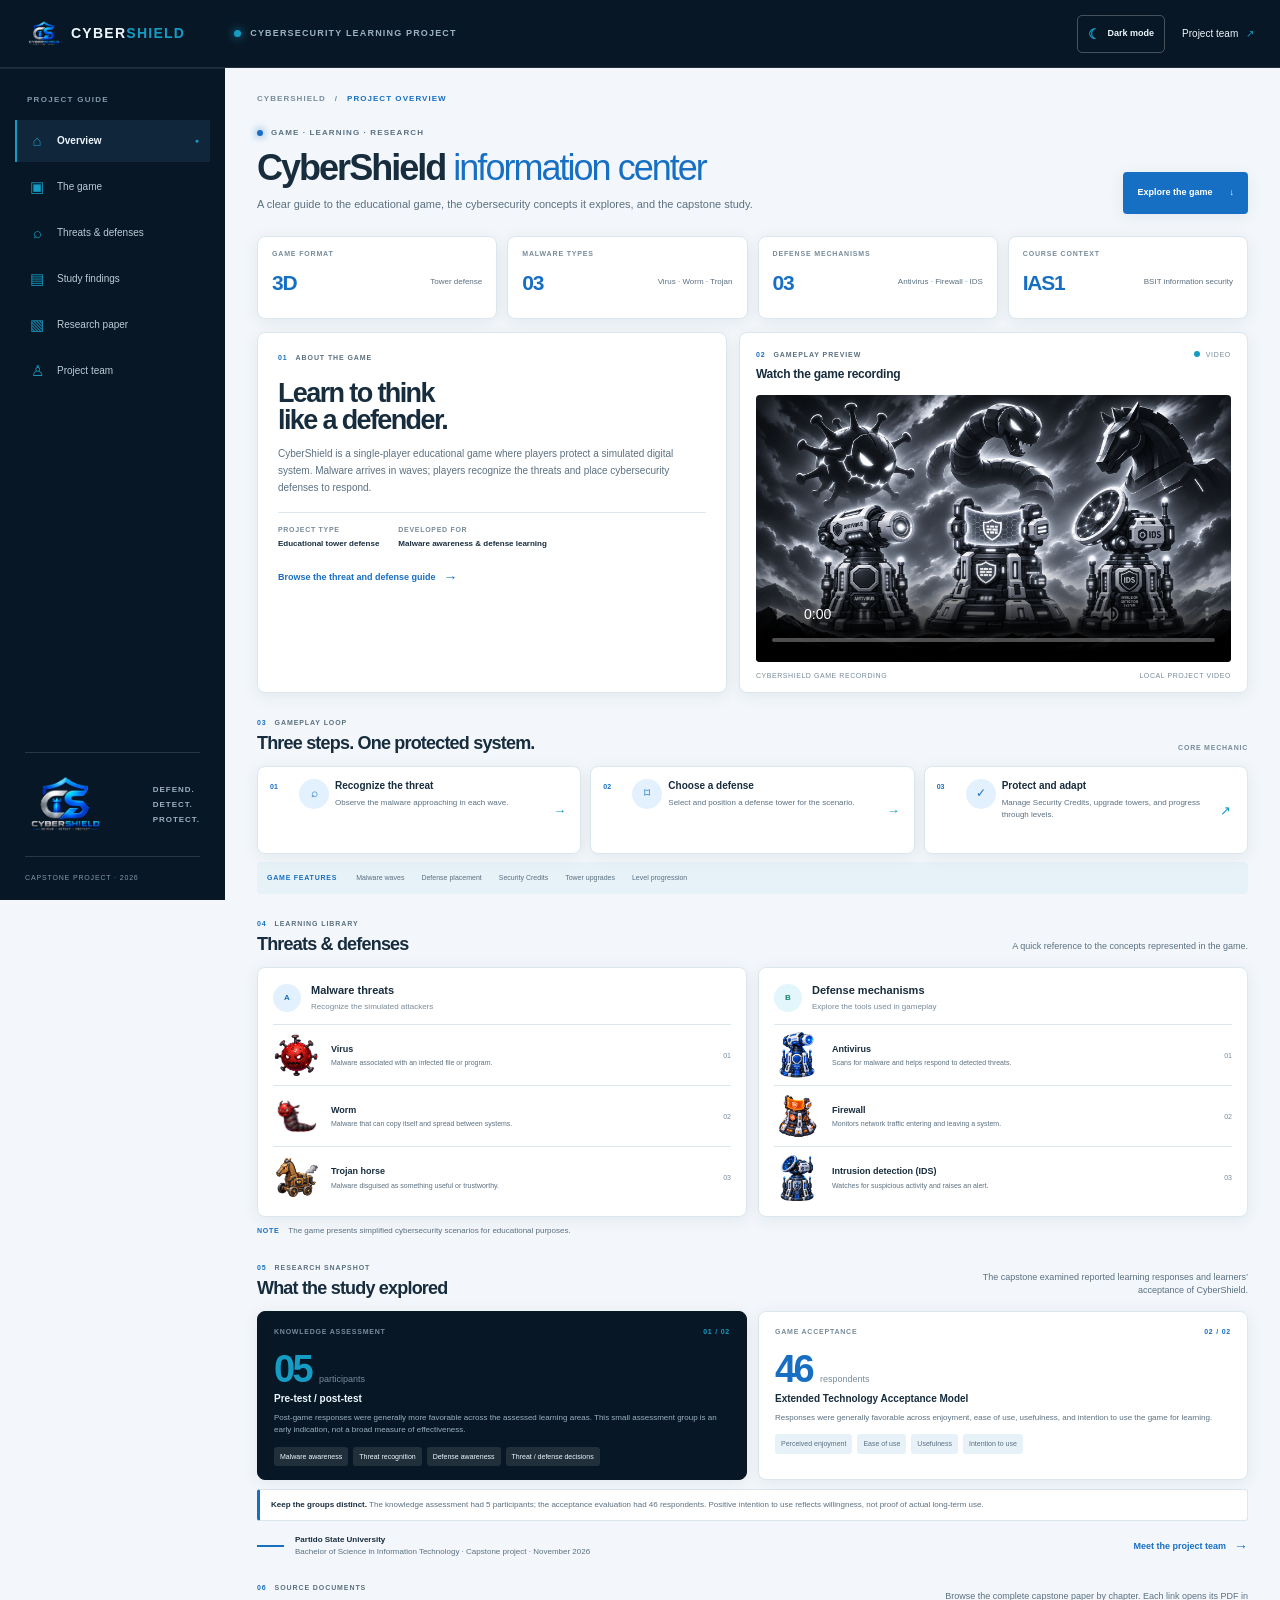
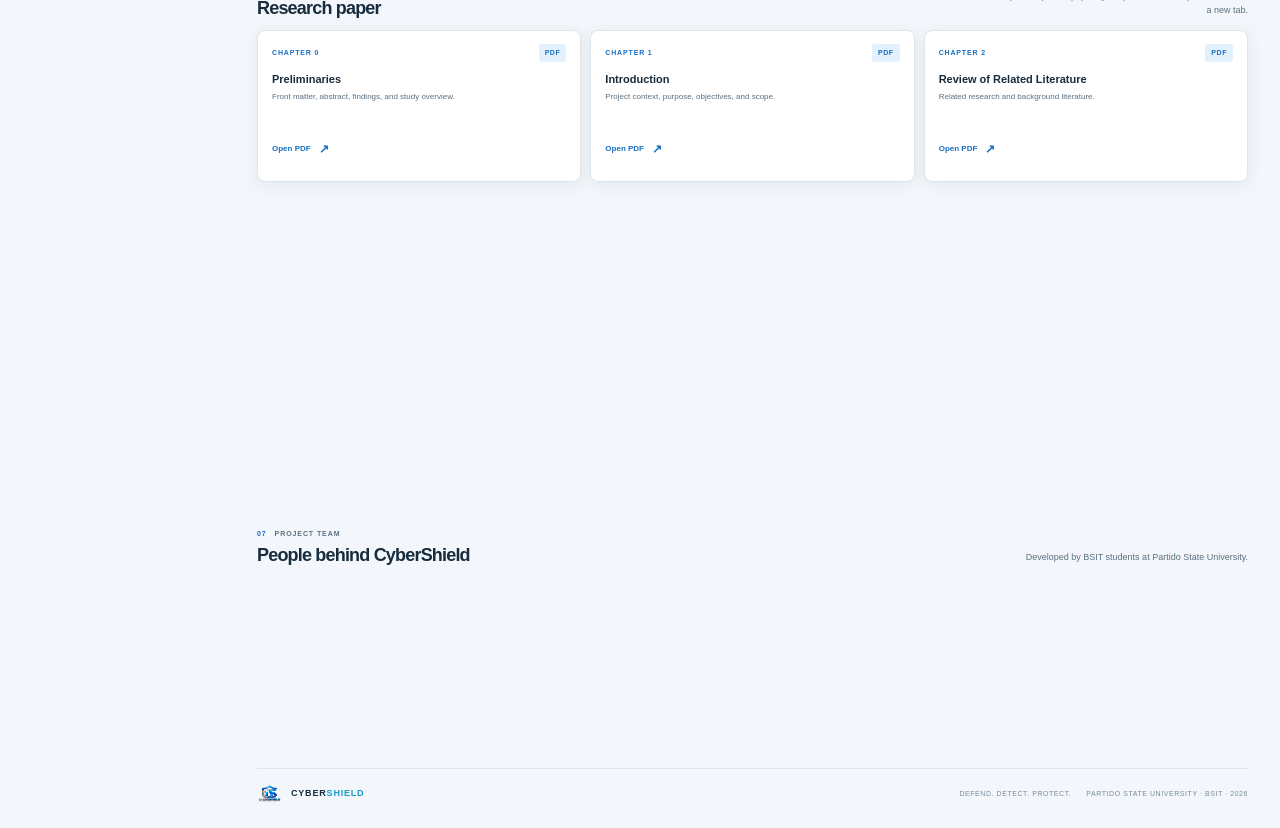
==== commit 0d41e147: "New index html" ====
--- a/index.html
+++ b/index.html
@@ -6,14 +6,14 @@
   <meta name="theme-color" content="#f3f7fa">
   <meta name="description" content="Learn how CyberShield teaches malware threat recognition and cybersecurity defense through a 3D educational tower defense game. Explore the game, research findings, and project team.">
   <title>CyberShield | Cybersecurity Learning Game</title>
-  <link rel="stylesheet" href="/css_folder/style.css">
-  <script src="/js_folder/site.js" defer></script>
+  <link rel="stylesheet" href="./css_folder/style.css">
+  <script src="./js_folder/site.js" defer></script>
 </head>
 <body>
   <a class="skip-link" href="#overview">Skip to main content</a>
   <header class="topbar">
     <a class="brand" href="#overview" aria-label="CyberShield overview">
-      <img src="../Images/CyberShield%20Metallic%20Emblem%20Logo%20no%20background.png" alt="" class="brand-mark">
+      <img src="./Images/CyberShield Metallic Emblem Logo no background.png" alt="" class="brand-mark">
       <span>CYBER<span>SHIELD</span></span>
     </a>
     <div class="topbar-context"><span class="context-dot"></span> CYBERSECURITY LEARNING PROJECT</div>
@@ -35,7 +35,7 @@
         <a class="side-link" href="#research-papers"><span class="side-icon">▧</span><span>Research paper</span></a>
         <a class="side-link" href="#team"><span class="side-icon">♙</span><span>Project team</span></a>
       </nav>
-      <div class="sidebar-bottom"><img src="../Images/CyberShield%20Metallic%20Emblem%20Logo%20no%20background.png" alt="" loading="lazy"><p>DEFEND.<br>DETECT.<br>PROTECT.</p></div>
+      <div class="sidebar-bottom"><img src="./Images/CyberShield Metallic Emblem Logo no background.png" alt="" loading="lazy"><p>DEFEND.<br>DETECT.<br>PROTECT.</p></div>
       <div class="sidebar-version">CAPSTONE PROJECT <span>·</span> 2026</div>
     </aside>
 
@@ -85,9 +85,9 @@
             <article class="library-panel panel" data-reveal>
               <div class="library-heading"><span class="library-badge threat-badge">A</span><div><h3>Malware threats</h3><p>Recognize the simulated attackers</p></div></div>
               <div class="concept-list">
-                <div class="concept-row"><img src="../Images/Virus.png" alt="" loading="lazy"><div><h4>Virus</h4><p>Malware associated with an infected file or program.</p></div><span class="concept-index">01</span></div>
-                <div class="concept-row"><img src="../Images/worm.png" alt="" loading="lazy"><div><h4>Worm</h4><p>Malware that can copy itself and spread between systems.</p></div><span class="concept-index">02</span></div>
-                <div class="concept-row"><img src="../Images/trojan.png" alt="" loading="lazy"><div><h4>Trojan horse</h4><p>Malware disguised as something useful or trustworthy.</p></div><span class="concept-index">03</span></div>
+                <div class="concept-row"><img src="./Images/Virus.png" alt="" loading="lazy"><div><h4>Virus</h4><p>Malware associated with an infected file or program.</p></div><span class="concept-index">01</span></div>
+                <div class="concept-row"><img src="./Images/worm.png" alt="" loading="lazy"><div><h4>Worm</h4><p>Malware that can copy itself and spread between systems.</p></div><span class="concept-index">02</span></div>
+                <div class="concept-row"><img src="./Images/trojan.png" alt="" loading="lazy"><div><h4>Trojan horse</h4><p>Malware disguised as something useful or trustworthy.</p></div><span class="concept-index">03</span></div>
               </div>
             </article>
             <article class="library-panel panel" data-reveal>
